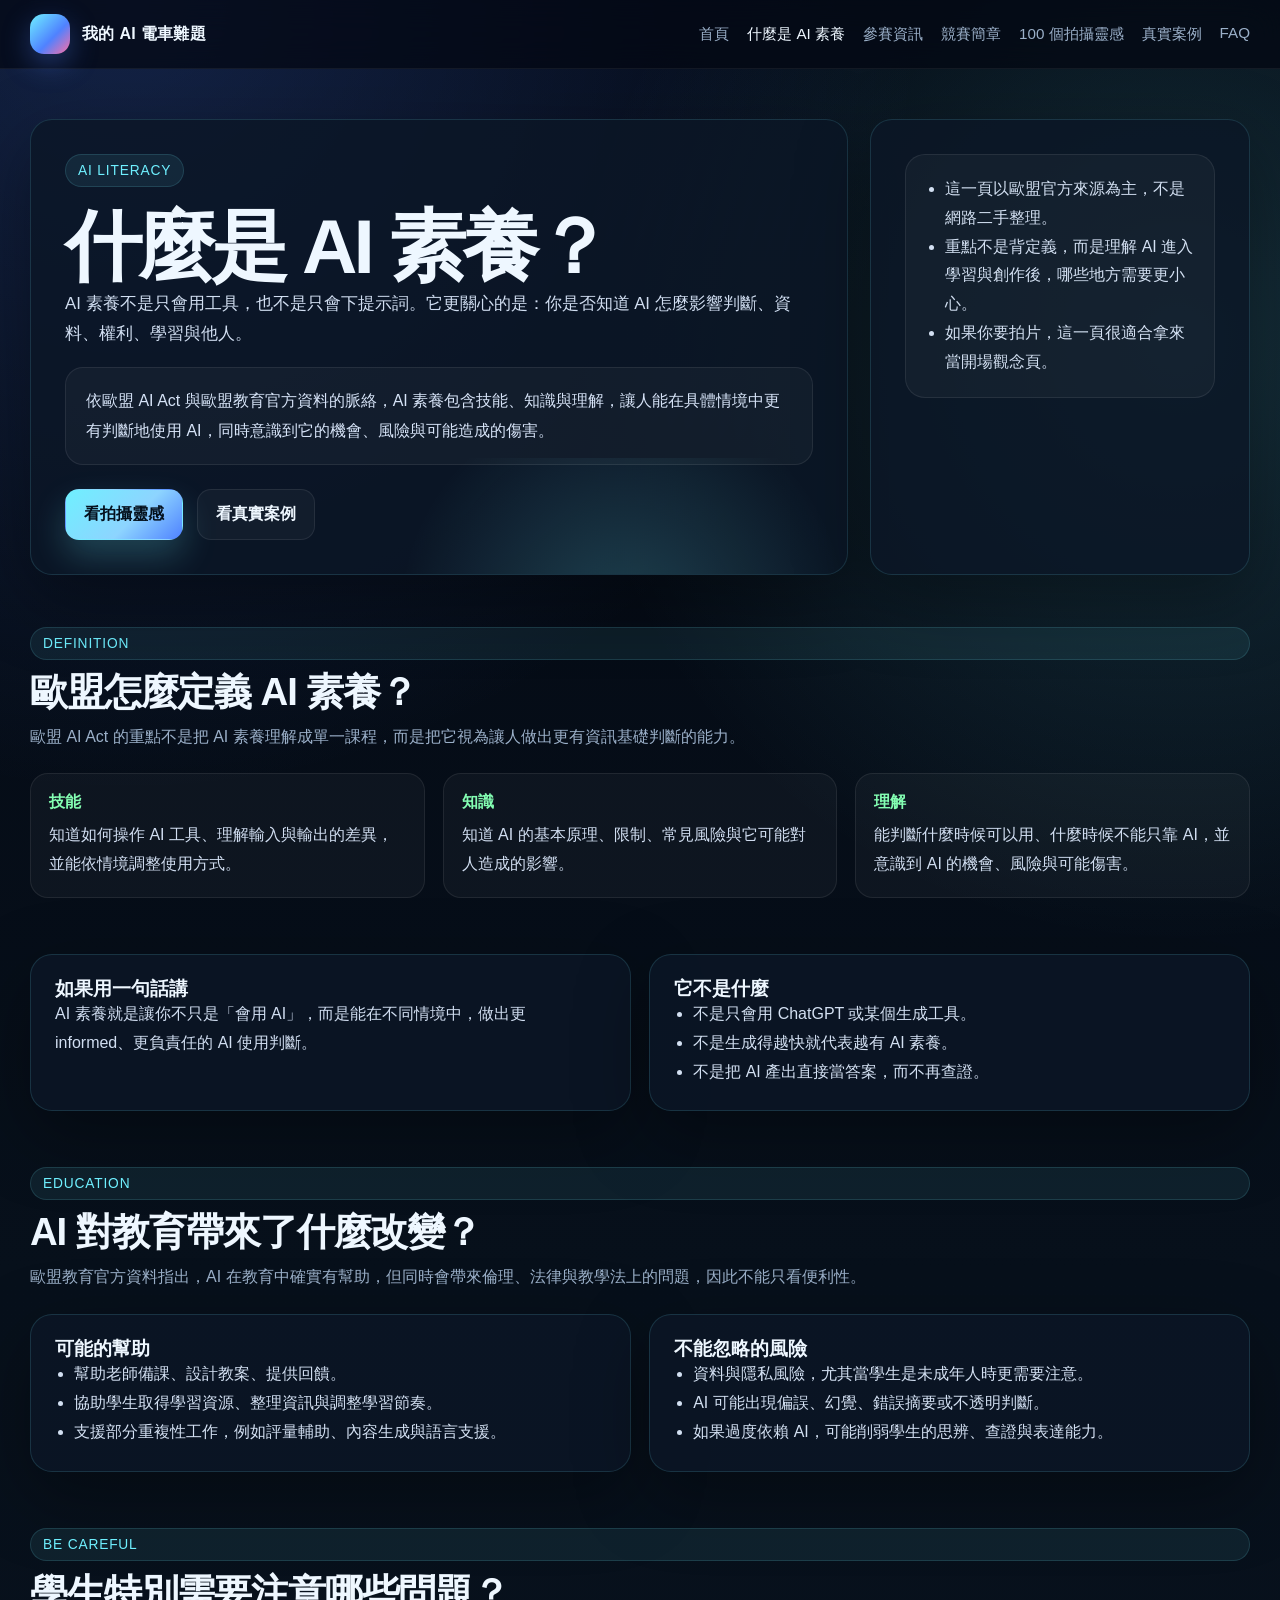
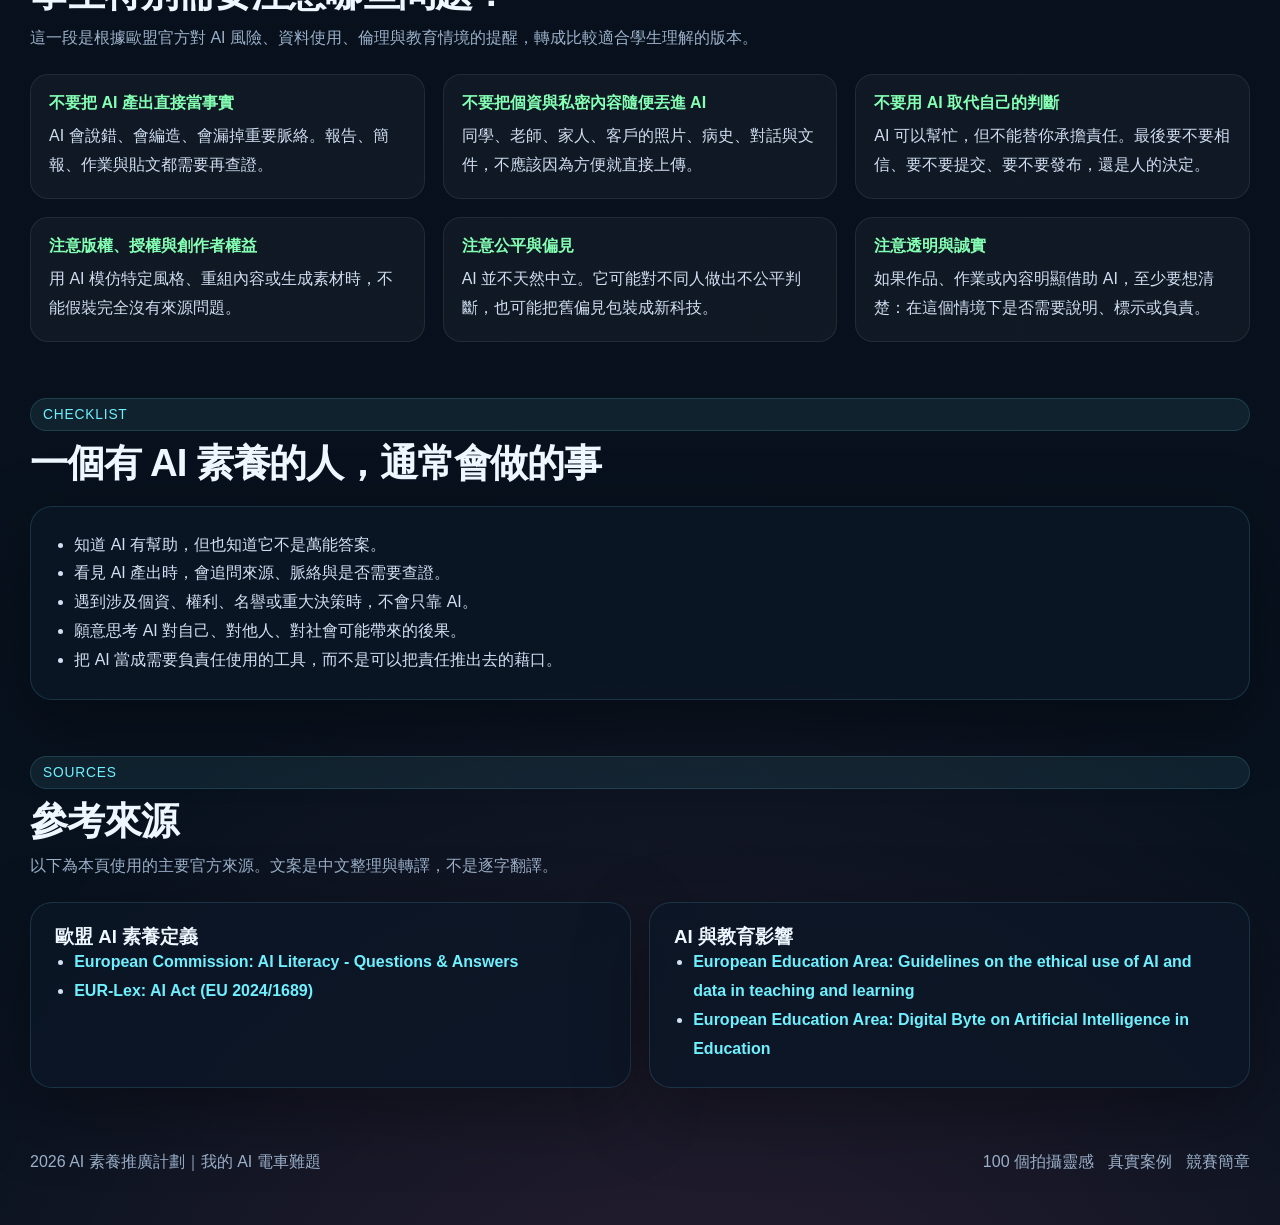
==== ai-literacy.html @ 62bbe971 "Add AI literacy page" ====
<!DOCTYPE html>
<html lang="zh-Hant">
<head>
  <meta charset="UTF-8">
  <meta name="viewport" content="width=device-width, initial-scale=1.0">
  <title>什麼是 AI 素養｜我的 AI 電車難題</title>
  <meta name="description" content="根據歐盟官方資料整理 AI 素養的定義、AI 對教育的影響，以及在學習與創作中應注意的風險。">
  <link rel="stylesheet" href="styles.css">
</head>
<body>
  <nav class="nav">
    <div class="container nav__inner">
      <a class="brand" href="index.html">
        <div class="brand__mark"></div>
        <span>我的 AI 電車難題</span>
      </a>
      <div class="nav__links">
        <a href="index.html">首頁</a>
        <a class="is-active" href="ai-literacy.html">什麼是 AI 素養</a>
        <a href="rules.html">參賽資訊</a>
        <a href="brief.html">競賽簡章</a>
        <a href="ideas.html">100 個拍攝靈感</a>
        <a href="cases.html">真實案例</a>
        <a href="faq.html">FAQ</a>
      </div>
    </div>
  </nav>

  <header class="page-hero">
    <div class="container hero-grid">
      <section class="hero-card">
        <div class="eyebrow">AI Literacy</div>
        <h1>什麼是 AI 素養？</h1>
        <p class="lead">
          AI 素養不是只會用工具，也不是只會下提示詞。它更關心的是：你是否知道 AI 怎麼影響判斷、資料、權利、學習與他人。
        </p>
        <div class="hero-quote">
          依歐盟 AI Act 與歐盟教育官方資料的脈絡，AI 素養包含技能、知識與理解，讓人能在具體情境中更有判斷地使用 AI，同時意識到它的機會、風險與可能造成的傷害。
        </div>
        <div class="btn-row">
          <a class="btn btn--primary" href="ideas.html">看拍攝靈感</a>
          <a class="btn btn--ghost" href="cases.html">看真實案例</a>
        </div>
      </section>
      <aside class="side-card">
        <div class="note-box">
          <ul>
            <li>這一頁以歐盟官方來源為主，不是網路二手整理。</li>
            <li>重點不是背定義，而是理解 AI 進入學習與創作後，哪些地方需要更小心。</li>
            <li>如果你要拍片，這一頁很適合拿來當開場觀念頁。</li>
          </ul>
        </div>
      </aside>
    </div>
  </header>

  <main>
    <section>
      <div class="container">
        <div class="section-head">
          <div class="eyebrow">Definition</div>
          <h2>歐盟怎麼定義 AI 素養？</h2>
          <p>歐盟 AI Act 的重點不是把 AI 素養理解成單一課程，而是把它視為讓人做出更有資訊基礎判斷的能力。</p>
        </div>
        <div class="grid-3">
          <article class="mini-card">
            <strong>技能</strong>
            <p>知道如何操作 AI 工具、理解輸入與輸出的差異，並能依情境調整使用方式。</p>
          </article>
          <article class="mini-card">
            <strong>知識</strong>
            <p>知道 AI 的基本原理、限制、常見風險與它可能對人造成的影響。</p>
          </article>
          <article class="mini-card">
            <strong>理解</strong>
            <p>能判斷什麼時候可以用、什麼時候不能只靠 AI，並意識到 AI 的機會、風險與可能傷害。</p>
          </article>
        </div>
      </div>
    </section>

    <section>
      <div class="container">
        <div class="grid-2">
          <article class="list-card">
            <h3>如果用一句話講</h3>
            <p>AI 素養就是讓你不只是「會用 AI」，而是能在不同情境中，做出更 informed、更負責任的 AI 使用判斷。</p>
          </article>
          <article class="list-card">
            <h3>它不是什麼</h3>
            <ul>
              <li>不是只會用 ChatGPT 或某個生成工具。</li>
              <li>不是生成得越快就代表越有 AI 素養。</li>
              <li>不是把 AI 產出直接當答案，而不再查證。</li>
            </ul>
          </article>
        </div>
      </div>
    </section>

    <section>
      <div class="container">
        <div class="section-head">
          <div class="eyebrow">Education</div>
          <h2>AI 對教育帶來了什麼改變？</h2>
          <p>歐盟教育官方資料指出，AI 在教育中確實有幫助，但同時會帶來倫理、法律與教學法上的問題，因此不能只看便利性。</p>
        </div>
        <div class="grid-2">
          <article class="list-card">
            <h3>可能的幫助</h3>
            <ul>
              <li>幫助老師備課、設計教案、提供回饋。</li>
              <li>協助學生取得學習資源、整理資訊與調整學習節奏。</li>
              <li>支援部分重複性工作，例如評量輔助、內容生成與語言支援。</li>
            </ul>
          </article>
          <article class="list-card">
            <h3>不能忽略的風險</h3>
            <ul>
              <li>資料與隱私風險，尤其當學生是未成年人時更需要注意。</li>
              <li>AI 可能出現偏誤、幻覺、錯誤摘要或不透明判斷。</li>
              <li>如果過度依賴 AI，可能削弱學生的思辨、查證與表達能力。</li>
            </ul>
          </article>
        </div>
      </div>
    </section>

    <section>
      <div class="container">
        <div class="section-head">
          <div class="eyebrow">Be Careful</div>
          <h2>學生特別需要注意哪些問題？</h2>
          <p>這一段是根據歐盟官方對 AI 風險、資料使用、倫理與教育情境的提醒，轉成比較適合學生理解的版本。</p>
        </div>
        <div class="grid-3">
          <article class="mini-card">
            <strong>不要把 AI 產出直接當事實</strong>
            <p>AI 會說錯、會編造、會漏掉重要脈絡。報告、簡報、作業與貼文都需要再查證。</p>
          </article>
          <article class="mini-card">
            <strong>不要把個資與私密內容隨便丟進 AI</strong>
            <p>同學、老師、家人、客戶的照片、病史、對話與文件，不應該因為方便就直接上傳。</p>
          </article>
          <article class="mini-card">
            <strong>不要用 AI 取代自己的判斷</strong>
            <p>AI 可以幫忙，但不能替你承擔責任。最後要不要相信、要不要提交、要不要發布，還是人的決定。</p>
          </article>
          <article class="mini-card">
            <strong>注意版權、授權與創作者權益</strong>
            <p>用 AI 模仿特定風格、重組內容或生成素材時，不能假裝完全沒有來源問題。</p>
          </article>
          <article class="mini-card">
            <strong>注意公平與偏見</strong>
            <p>AI 並不天然中立。它可能對不同人做出不公平判斷，也可能把舊偏見包裝成新科技。</p>
          </article>
          <article class="mini-card">
            <strong>注意透明與誠實</strong>
            <p>如果作品、作業或內容明顯借助 AI，至少要想清楚：在這個情境下是否需要說明、標示或負責。</p>
          </article>
        </div>
      </div>
    </section>

    <section>
      <div class="container">
        <div class="section-head">
          <div class="eyebrow">Checklist</div>
          <h2>一個有 AI 素養的人，通常會做的事</h2>
        </div>
        <div class="list-card">
          <ul>
            <li>知道 AI 有幫助，但也知道它不是萬能答案。</li>
            <li>看見 AI 產出時，會追問來源、脈絡與是否需要查證。</li>
            <li>遇到涉及個資、權利、名譽或重大決策時，不會只靠 AI。</li>
            <li>願意思考 AI 對自己、對他人、對社會可能帶來的後果。</li>
            <li>把 AI 當成需要負責任使用的工具，而不是可以把責任推出去的藉口。</li>
          </ul>
        </div>
      </div>
    </section>

    <section>
      <div class="container">
        <div class="section-head">
          <div class="eyebrow">Sources</div>
          <h2>參考來源</h2>
          <p>以下為本頁使用的主要官方來源。文案是中文整理與轉譯，不是逐字翻譯。</p>
        </div>
        <div class="grid-2">
          <article class="list-card">
            <h3>歐盟 AI 素養定義</h3>
            <ul>
              <li><a class="source-link" href="https://digital-strategy.ec.europa.eu/en/faqs/ai-literacy-questions-answers" target="_blank" rel="noreferrer">European Commission: AI Literacy - Questions & Answers</a></li>
              <li><a class="source-link" href="https://eur-lex.europa.eu/legal-content/AUTO/?qid=1771949127312&rid=5&uri=CELEX%3A32024R1689" target="_blank" rel="noreferrer">EUR-Lex: AI Act (EU 2024/1689)</a></li>
            </ul>
          </article>
          <article class="list-card">
            <h3>AI 與教育影響</h3>
            <ul>
              <li><a class="source-link" href="https://education.ec.europa.eu/focus-topics/digital-education/actions/plan/ethical-guidelines-for-educators-on-using-artificial-intelligence" target="_blank" rel="noreferrer">European Education Area: Guidelines on the ethical use of AI and data in teaching and learning</a></li>
              <li><a class="source-link" href="https://education.ec.europa.eu/news/digital-byte-on-artificial-intelligence-in-education" target="_blank" rel="noreferrer">European Education Area: Digital Byte on Artificial Intelligence in Education</a></li>
            </ul>
          </article>
        </div>
      </div>
    </section>
  </main>

  <footer class="footer">
    <div class="container footer__inner">
      <div>2026 AI 素養推廣計劃｜我的 AI 電車難題</div>
      <div class="footer-links">
        <a href="ideas.html">100 個拍攝靈感</a>
        <a href="cases.html">真實案例</a>
        <a href="brief.html">競賽簡章</a>
      </div>
    </div>
  </footer>
</body>
</html>
---- styles.css ----
:root {
  --bg: #07101b;
  --bg-deep: #030812;
  --panel: rgba(11, 23, 39, 0.82);
  --panel-strong: rgba(8, 19, 34, 0.95);
  --line: rgba(111, 237, 255, 0.14);
  --text: #eef7ff;
  --muted: #9bb0c9;
  --cyan: #6ff0ff;
  --blue: #4f82ff;
  --green: #84ffb3;
  --pink: #ff6fa4;
  --yellow: #ffd56d;
  --shadow: 0 24px 72px rgba(0, 0, 0, 0.34);
  --radius-xl: 30px;
  --radius-lg: 22px;
  --radius-md: 16px;
  --max-width: 1220px;
  --display: "Segoe UI", "Noto Sans TC", sans-serif;
  --body: "Microsoft JhengHei", "PingFang TC", sans-serif;
}

* {
  box-sizing: border-box;
}

html {
  scroll-behavior: smooth;
}

body {
  margin: 0;
  color: var(--text);
  font-family: var(--body);
  background:
    radial-gradient(circle at 10% 0%, rgba(79, 130, 255, 0.22), transparent 26%),
    radial-gradient(circle at 92% 12%, rgba(111, 240, 255, 0.16), transparent 22%),
    radial-gradient(circle at 55% 110%, rgba(255, 111, 164, 0.14), transparent 28%),
    linear-gradient(180deg, var(--bg-deep) 0%, var(--bg) 45%, #08121f 100%);
  min-height: 100vh;
}

body::before {
  content: "";
  position: fixed;
  inset: 0;
  pointer-events: none;
  background-image:
    linear-gradient(rgba(255, 255, 255, 0.04) 1px, transparent 1px),
    linear-gradient(90deg, rgba(255, 255, 255, 0.04) 1px, transparent 1px);
  background-size: 32px 32px;
  mask-image: linear-gradient(180deg, rgba(255, 255, 255, 0.42), transparent 80%);
  opacity: 0.32;
}

a {
  color: inherit;
  text-decoration: none;
}

img {
  display: block;
  max-width: 100%;
}

.container {
  width: min(calc(100% - 32px), var(--max-width));
  margin: 0 auto;
}

.nav {
  position: sticky;
  top: 0;
  z-index: 40;
  backdrop-filter: blur(16px);
  background: rgba(3, 8, 18, 0.72);
  border-bottom: 1px solid rgba(255, 255, 255, 0.06);
}

.nav__inner {
  display: flex;
  align-items: center;
  justify-content: space-between;
  gap: 20px;
  padding: 14px 0;
}

.brand {
  display: flex;
  align-items: center;
  gap: 12px;
  font-family: var(--display);
  font-weight: 800;
  letter-spacing: 0.02em;
}

.brand__mark {
  width: 40px;
  height: 40px;
  border-radius: 14px;
  background: linear-gradient(135deg, var(--cyan), var(--blue) 58%, var(--pink));
  box-shadow: 0 10px 28px rgba(79, 130, 255, 0.34);
}

.nav__links {
  display: flex;
  flex-wrap: wrap;
  gap: 10px 18px;
  color: var(--muted);
  font-size: 0.95rem;
}

.nav__links a {
  padding: 6px 0;
}

.nav__links a:hover,
.nav__links a.is-active {
  color: var(--text);
}

.page-hero {
  padding: 50px 0 24px;
}

.hero-grid {
  display: grid;
  grid-template-columns: minmax(0, 1.15fr) 380px;
  gap: 22px;
}

.hero-card,
.side-card,
.panel,
.list-card,
.cta-band,
.brief-frame,
.faq-card,
.idea-card,
.case-card {
  background: var(--panel);
  border: 1px solid var(--line);
  box-shadow: var(--shadow);
}

.hero-card,
.side-card,
.panel,
.list-card,
.brief-frame,
.faq-card,
.idea-card,
.case-card {
  border-radius: var(--radius-lg);
}

.hero-card,
.side-card {
  position: relative;
  overflow: hidden;
  padding: 34px;
}

.hero-card::after {
  content: "";
  position: absolute;
  inset: auto -10% -45% 35%;
  height: 320px;
  background: radial-gradient(circle, rgba(111, 240, 255, 0.2), transparent 65%);
  pointer-events: none;
}

.eyebrow {
  display: inline-flex;
  align-items: center;
  gap: 8px;
  padding: 8px 12px;
  border-radius: 999px;
  font-size: 0.86rem;
  letter-spacing: 0.06em;
  text-transform: uppercase;
  color: var(--cyan);
  background: rgba(111, 240, 255, 0.08);
  border: 1px solid rgba(111, 240, 255, 0.14);
}

h1,
h2,
h3 {
  margin: 0;
  font-family: var(--display);
  line-height: 1.12;
}

h1 {
  margin-top: 16px;
  font-size: clamp(2.5rem, 6vw, 4.9rem);
  letter-spacing: -0.05em;
}

h2 {
  font-size: clamp(1.8rem, 3vw, 2.5rem);
  letter-spacing: -0.03em;
}

.lead {
  margin: 18px 0 0;
  color: #cbdaef;
  font-size: 1.05rem;
  line-height: 1.9;
}

.hero-quote,
.note-box,
.mini-card,
.metric-card {
  background: rgba(255, 255, 255, 0.035);
  border: 1px solid rgba(255, 255, 255, 0.08);
}

.hero-quote {
  margin: 18px 0 24px;
  padding: 18px 20px;
  border-radius: 18px;
  line-height: 1.85;
  color: #d7e4f8;
}

.btn-row,
.chip-row,
.footer-links,
.info-grid,
.metrics,
.filters {
  display: flex;
  flex-wrap: wrap;
  gap: 14px;
}

.btn {
  display: inline-flex;
  align-items: center;
  justify-content: center;
  min-height: 50px;
  padding: 14px 18px;
  border-radius: 14px;
  border: 1px solid transparent;
  font-weight: 700;
  transition: 0.22s ease;
}

.btn--primary {
  color: #04101d;
  background: linear-gradient(135deg, var(--cyan), #8dd4ff 58%, var(--blue));
  box-shadow: 0 16px 34px rgba(111, 240, 255, 0.22);
}

.btn--ghost {
  color: var(--text);
  background: rgba(255, 255, 255, 0.035);
  border-color: rgba(255, 255, 255, 0.08);
}

.btn:hover,
.chip:hover,
.chip.is-active {
  transform: translateY(-2px);
  border-color: rgba(111, 240, 255, 0.35);
}

main section {
  padding: 28px 0;
}

.section-head {
  display: grid;
  gap: 10px;
  margin-bottom: 22px;
}

.section-head p,
.side-card p,
.panel p,
.list-card p,
.faq-card p,
.idea-card p,
.case-card p,
.mini-card p,
.metric-card p,
.hero-card p {
  margin: 0;
  color: #d1def1;
  line-height: 1.8;
}

.section-head p {
  max-width: 860px;
  color: var(--muted);
}

.panel,
.list-card,
.faq-card,
.idea-card,
.case-card {
  padding: 24px;
}

.grid-2,
.grid-3,
.grid-4,
.grid-5 {
  display: grid;
  gap: 18px;
}

.grid-2 {
  grid-template-columns: repeat(2, minmax(0, 1fr));
}

.grid-3 {
  grid-template-columns: repeat(3, minmax(0, 1fr));
}

.grid-4 {
  grid-template-columns: repeat(4, minmax(0, 1fr));
}

.grid-5 {
  grid-template-columns: repeat(5, minmax(0, 1fr));
}

.mini-card,
.metric-card {
  border-radius: 18px;
  padding: 18px;
}

.mini-card strong,
.metric-card strong,
.case-card strong,
.idea-card strong {
  display: block;
  margin-bottom: 8px;
  color: var(--green);
}

.note-box {
  padding: 20px;
  border-radius: 20px;
}

.note-box ul,
.list-card ul,
.list-card ol,
.panel ul,
.panel ol {
  margin: 0;
  padding-left: 1.2rem;
  color: #d3e0f2;
  line-height: 1.8;
}

.step-grid {
  display: grid;
  grid-template-columns: repeat(4, minmax(0, 1fr));
  gap: 16px;
}

.step-card {
  position: relative;
  padding: 20px 18px 18px 58px;
  border-radius: 20px;
  background: rgba(255, 255, 255, 0.03);
  border: 1px solid rgba(255, 255, 255, 0.06);
}

.step-card::before {
  content: attr(data-step);
  position: absolute;
  left: 18px;
  top: 16px;
  width: 28px;
  height: 28px;
  display: grid;
  place-items: center;
  border-radius: 10px;
  color: #03101d;
  font-weight: 800;
  background: linear-gradient(135deg, var(--cyan), var(--blue));
}

.timeline {
  display: grid;
  gap: 16px;
}

.timeline-item {
  display: grid;
  grid-template-columns: 240px minmax(0, 1fr);
  gap: 18px;
  padding-bottom: 16px;
  border-bottom: 1px solid rgba(255, 255, 255, 0.07);
}

.timeline-item:last-child {
  border-bottom: 0;
  padding-bottom: 0;
}

.timeline-item strong {
  color: var(--cyan);
}

.brief-toolbar {
  display: flex;
  justify-content: space-between;
  align-items: center;
  gap: 14px;
  flex-wrap: wrap;
  padding: 18px 20px;
  border-bottom: 1px solid rgba(255, 255, 255, 0.06);
}

.brief-frame {
  overflow: hidden;
}

iframe {
  width: 100%;
  height: 760px;
  border: 0;
  background: #0a1424;
}

.chip {
  display: inline-flex;
  align-items: center;
  justify-content: center;
  padding: 12px 14px;
  border-radius: 999px;
  cursor: pointer;
  background: rgba(255, 255, 255, 0.03);
  border: 1px solid rgba(255, 255, 255, 0.08);
  color: var(--text);
  transition: 0.2s ease;
}

.filters {
  margin-bottom: 18px;
}

.idea-grid,
.case-grid {
  display: grid;
  grid-template-columns: repeat(2, minmax(0, 1fr));
  gap: 14px;
}

.idea-card__meta,
.case-card__meta {
  display: flex;
  justify-content: space-between;
  gap: 12px;
  margin-bottom: 10px;
  color: var(--muted);
  font-size: 0.9rem;
}

.source-link {
  color: var(--cyan);
  font-weight: 700;
}

.cta-band {
  border-radius: var(--radius-xl);
  padding: 28px;
  display: flex;
  justify-content: space-between;
  align-items: center;
  gap: 20px;
}

.footer {
  padding: 36px 0 52px;
  color: var(--muted);
}

.footer__inner {
  display: flex;
  justify-content: space-between;
  gap: 18px;
  align-items: center;
  flex-wrap: wrap;
}

.muted {
  color: var(--muted);
}

@media (max-width: 1120px) {
  .hero-grid,
  .grid-2,
  .grid-3,
  .grid-4,
  .grid-5,
  .idea-grid,
  .case-grid,
  .step-grid {
    grid-template-columns: 1fr;
  }

  .timeline-item {
    grid-template-columns: 1fr;
  }

  .cta-band {
    flex-direction: column;
    align-items: flex-start;
  }
}

@media (max-width: 760px) {
  .nav__inner {
    flex-direction: column;
    align-items: flex-start;
  }

  .hero-card,
  .side-card,
  .panel,
  .list-card,
  .faq-card,
  .idea-card,
  .case-card,
  .cta-band {
    padding: 20px;
  }

  iframe {
    height: 520px;
  }
}
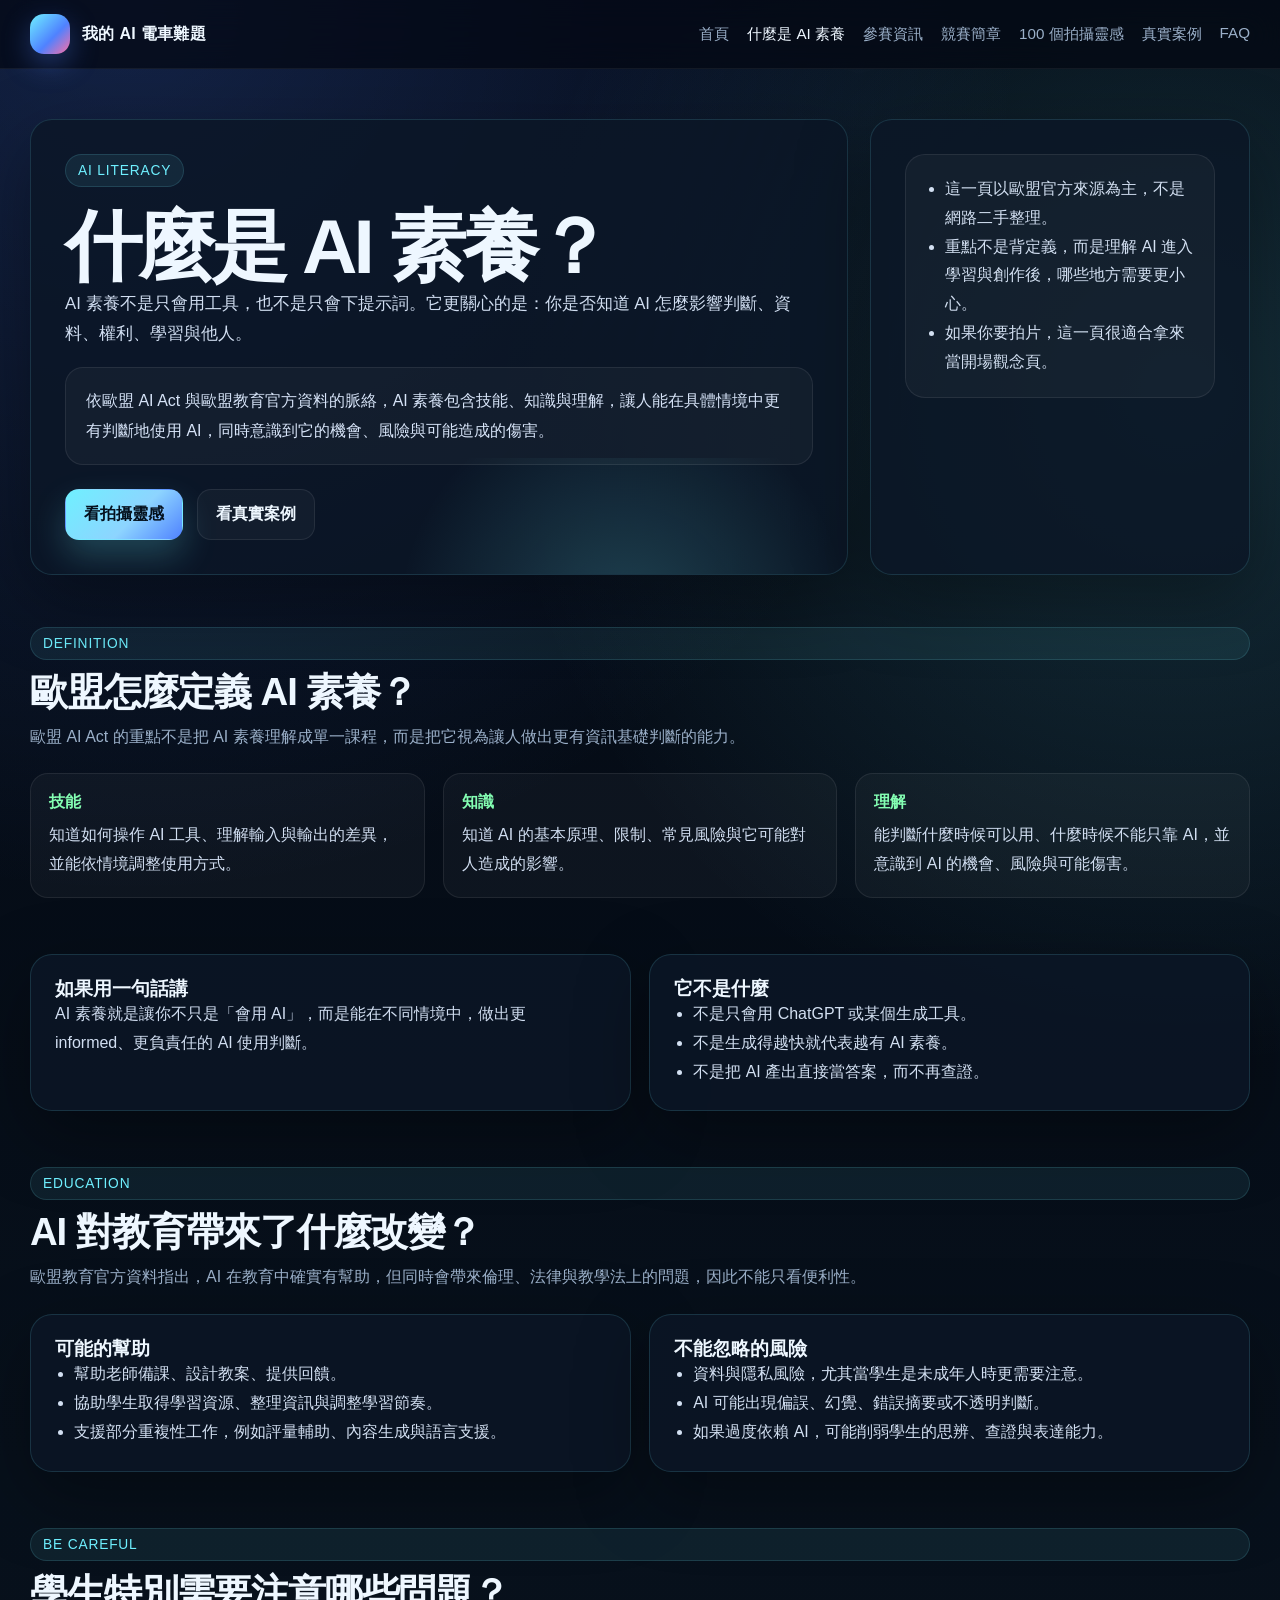
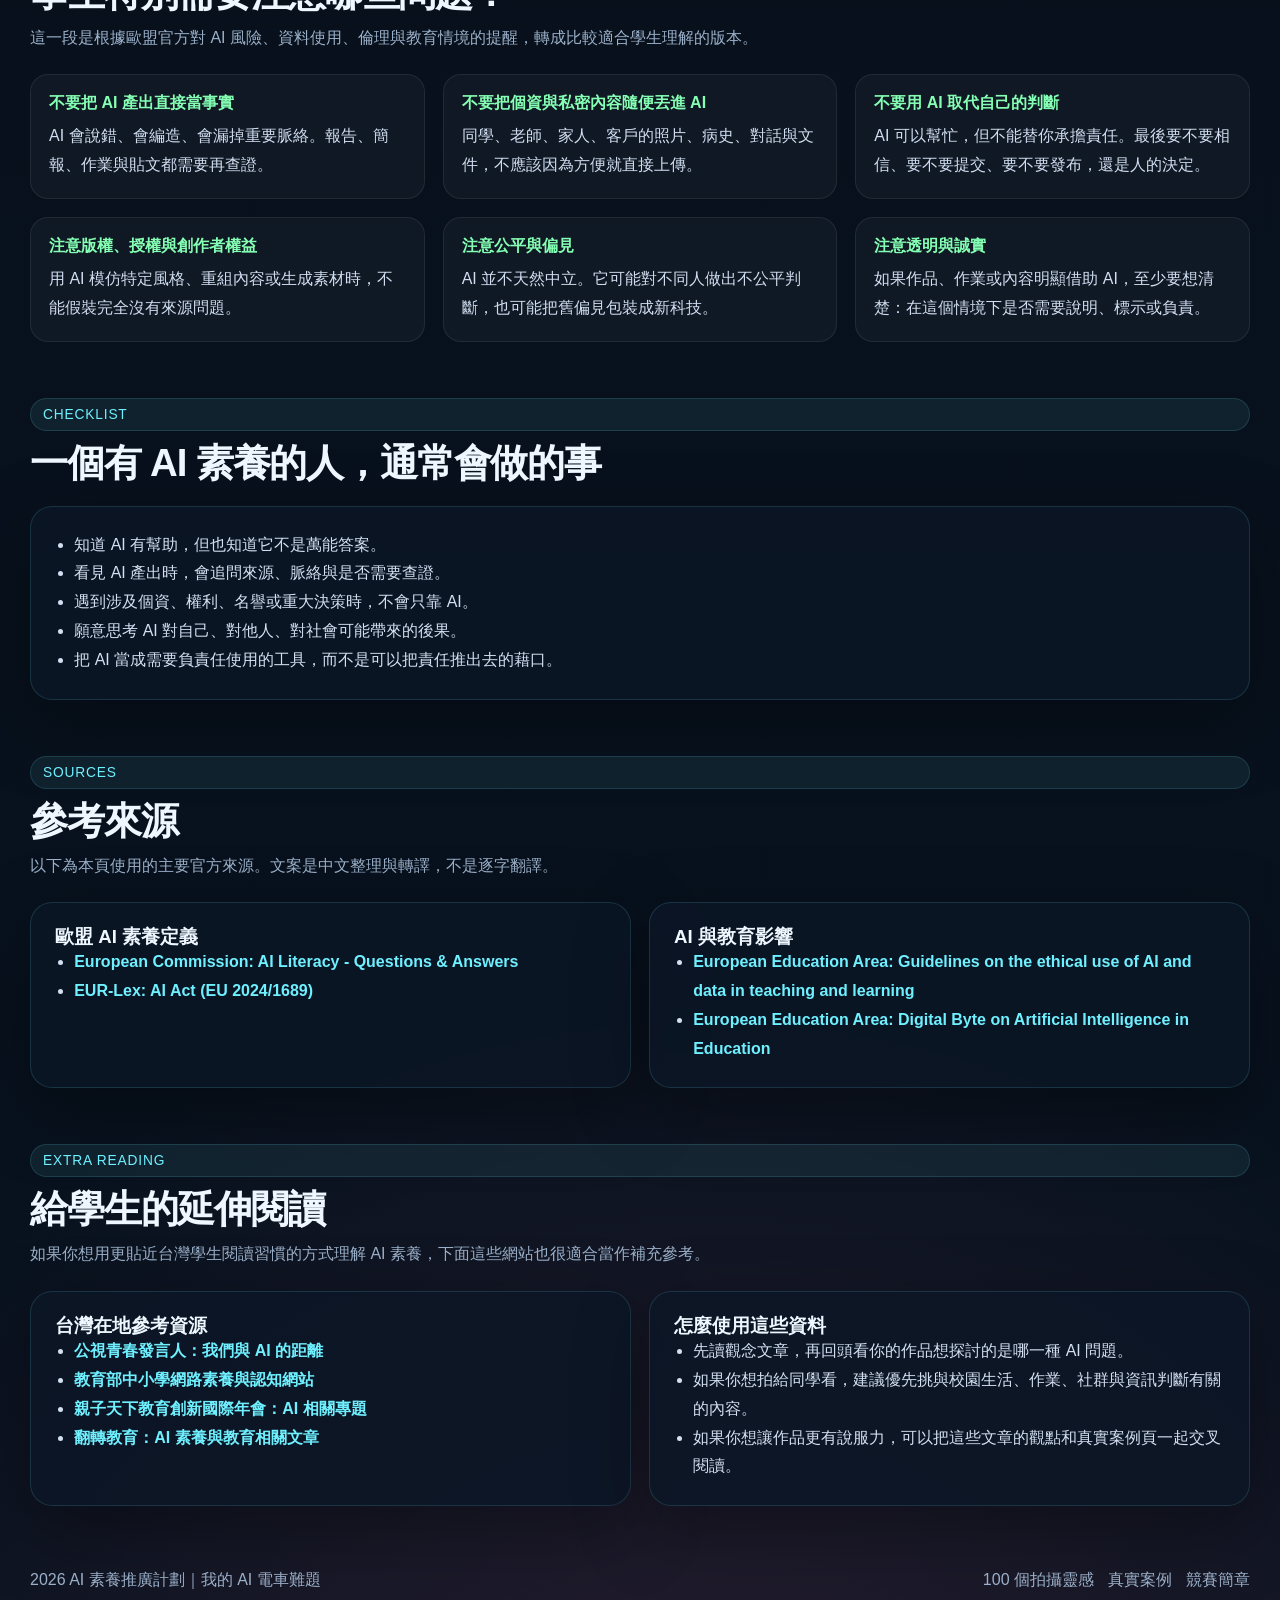
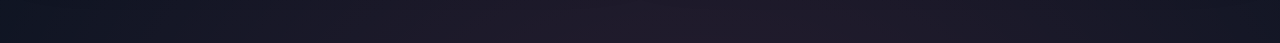
==== commit 0927b8cf: "Add extra AI literacy references" ====
--- a/ai-literacy.html
+++ b/ai-literacy.html
@@ -205,6 +205,35 @@
         </div>
       </div>
     </section>
+
+    <section>
+      <div class="container">
+        <div class="section-head">
+          <div class="eyebrow">Extra Reading</div>
+          <h2>給學生的延伸閱讀</h2>
+          <p>如果你想用更貼近台灣學生閱讀習慣的方式理解 AI 素養，下面這些網站也很適合當作補充參考。</p>
+        </div>
+        <div class="grid-2">
+          <article class="list-card">
+            <h3>台灣在地參考資源</h3>
+            <ul>
+              <li><a class="source-link" href="https://www.ptskids.tw/article/ptsyouthnewsthedistancebetweenaiandus-67c03fd71791a" target="_blank" rel="noreferrer">公視青春發言人：我們與 AI 的距離</a></li>
+              <li><a class="source-link" href="https://eliteracy.edu.tw/" target="_blank" rel="noreferrer">教育部中小學網路素養與認知網站</a></li>
+              <li><a class="source-link" href="https://edu.parenting.com.tw/eduinnohub_ai_tc-1787" target="_blank" rel="noreferrer">親子天下教育創新國際年會：AI 相關專題</a></li>
+              <li><a class="source-link" href="https://flipedu.parenting.com.tw/article/009688" target="_blank" rel="noreferrer">翻轉教育：AI 素養與教育相關文章</a></li>
+            </ul>
+          </article>
+          <article class="list-card">
+            <h3>怎麼使用這些資料</h3>
+            <ul>
+              <li>先讀觀念文章，再回頭看你的作品想探討的是哪一種 AI 問題。</li>
+              <li>如果你想拍給同學看，建議優先挑與校園生活、作業、社群與資訊判斷有關的內容。</li>
+              <li>如果你想讓作品更有說服力，可以把這些文章的觀點和真實案例頁一起交叉閱讀。</li>
+            </ul>
+          </article>
+        </div>
+      </div>
+    </section>
   </main>
 
   <footer class="footer">
